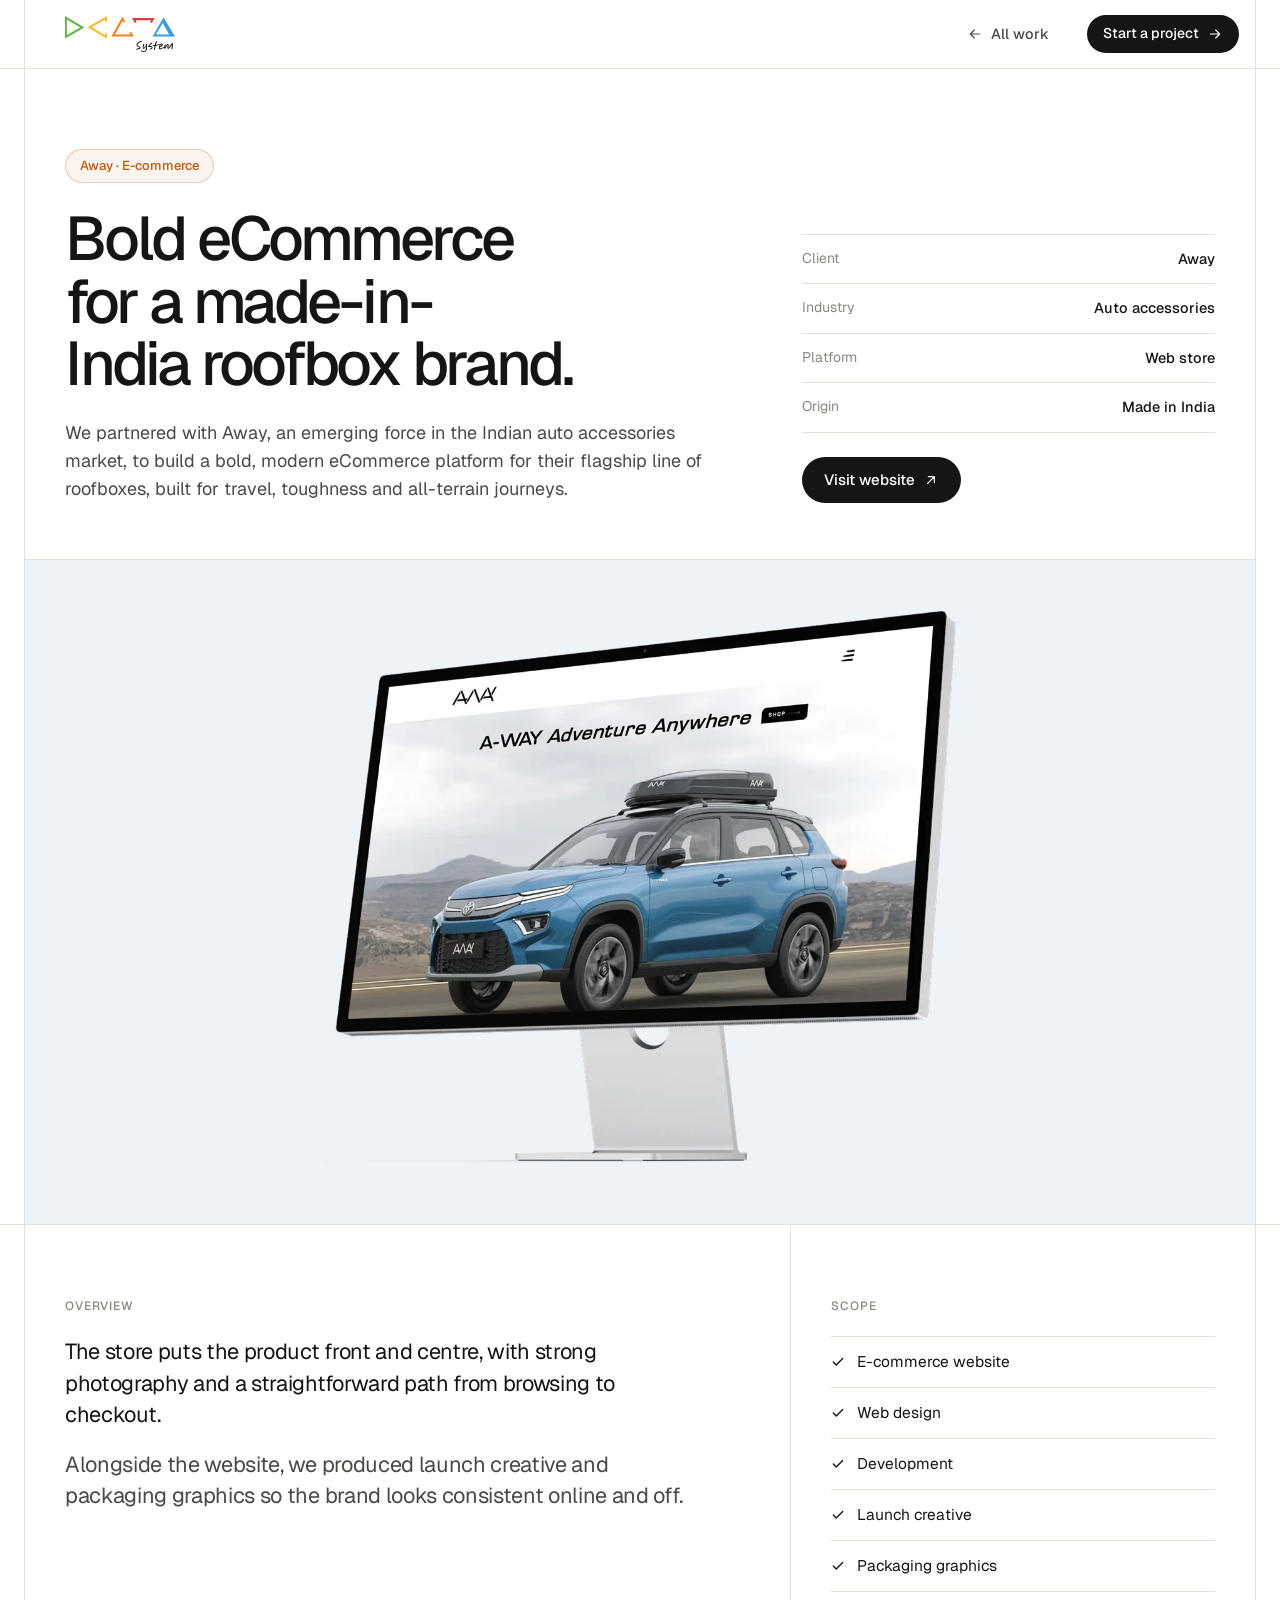
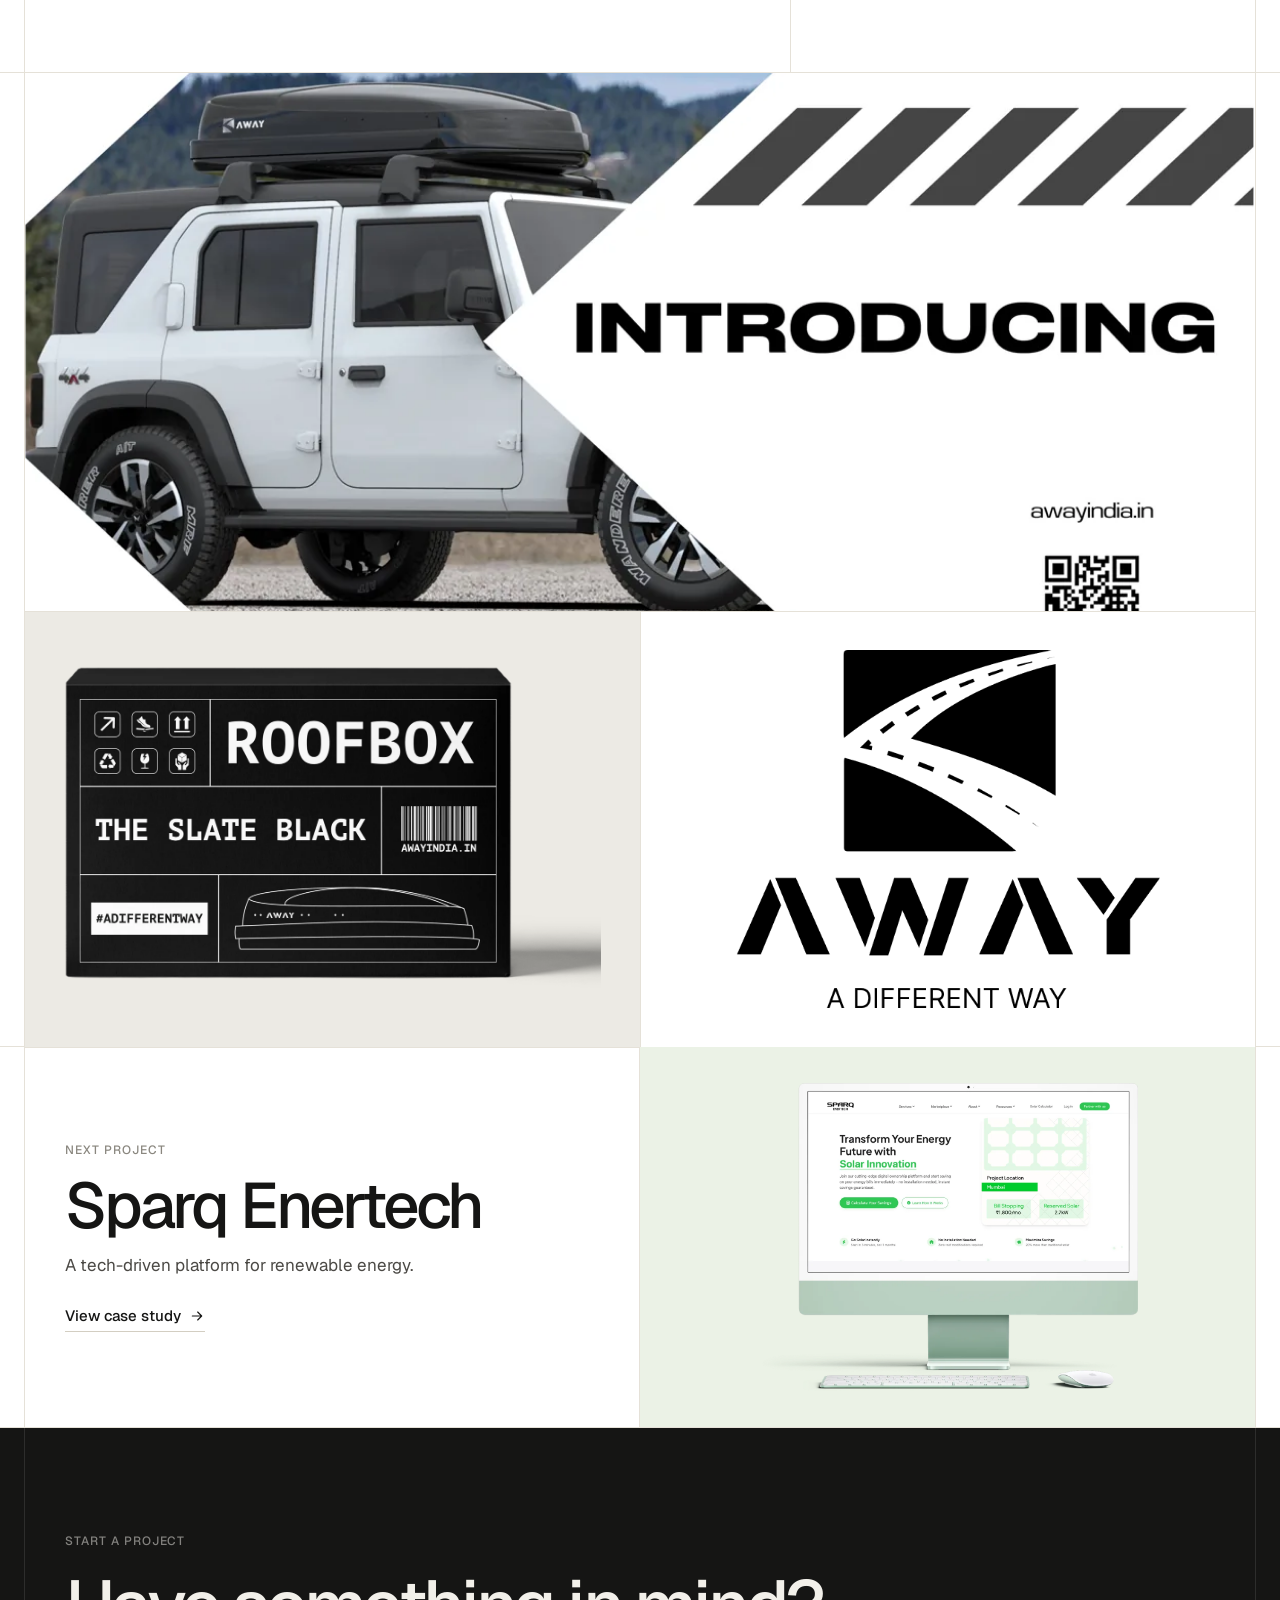
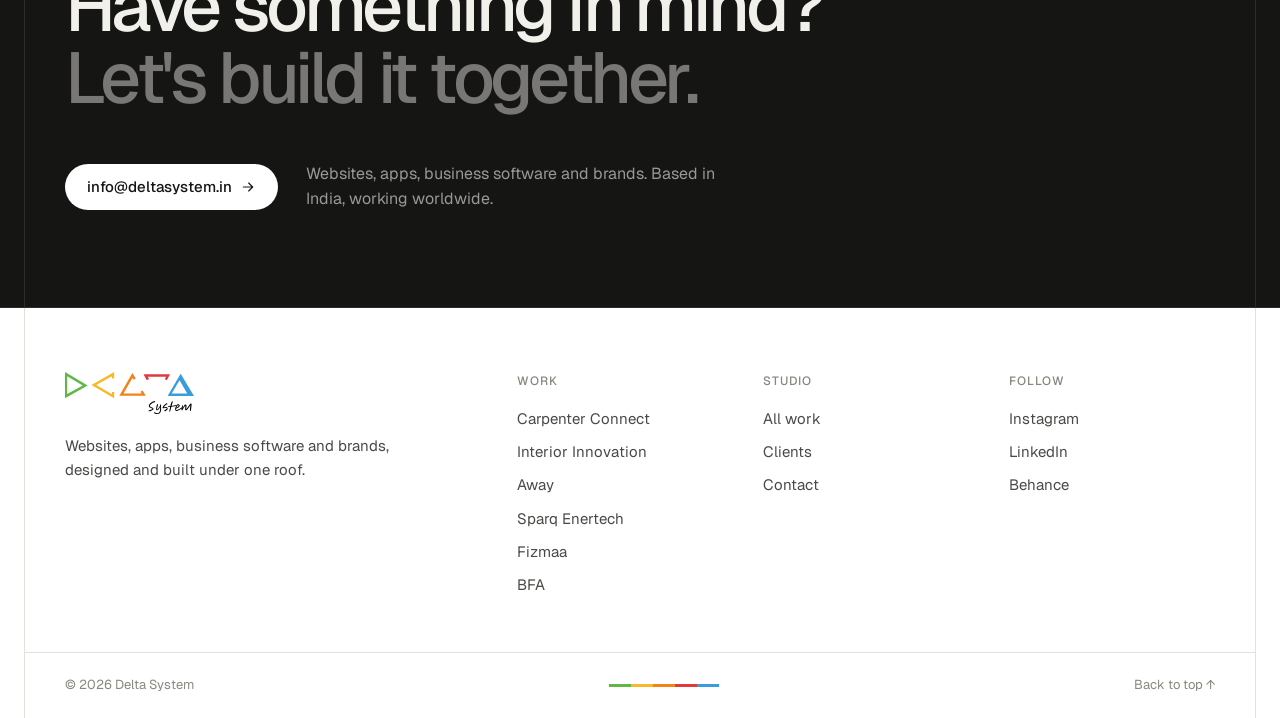
==== work/away/index.html @ cc88de6d "feat: rebuild site as project showcase with case study pages" ====
<!doctype html>
<html lang="en">
<head>
  <meta charset="utf-8">
  <meta name="viewport" content="width=device-width, initial-scale=1">
  <title>Away — Delta System</title>
  <meta name="description" content="We partnered with Away, an emerging force in the Indian auto accessories market, to build a bold, modern eCommerce platform for their flagship line of roofboxes, built for travel, toughness and all-terrain journeys.">
  <meta name="theme-color" content="#FFFFFF">
  <meta property="og:title" content="Away — Delta System">
  <meta property="og:description" content="We partnered with Away, an emerging force in the Indian auto accessories market, to build a bold, modern eCommerce platform for their flagship line of roofboxes, built for travel, toughness and all-terrain journeys.">
  <link rel="icon" type="image/png" sizes="32x32" href="../../assets/img/favicon-32.png">
  <link rel="apple-touch-icon" href="../../assets/img/favicon-192.png">
  <link rel="preconnect" href="https://fonts.googleapis.com">
  <link rel="preconnect" href="https://fonts.gstatic.com" crossorigin>
  <link href="https://fonts.googleapis.com/css2?family=Geist:wght@400;500;600;700&display=swap" rel="stylesheet">
  <link rel="stylesheet" href="../../assets/css/style.css">
  <script>/* clean URL: /page/index.html → /page/ (server .htaccess does the same with a 301) */(function(){var p=location.pathname,c=p.replace(/index\.html$/i,"");if(c!==p){var u=c+location.search+location.hash;if(history.replaceState)history.replaceState(null,"",u);else location.replace(u);}})();</script>
  <script>if(!matchMedia('(prefers-reduced-motion: reduce)').matches)document.documentElement.classList.add('js-anim')</script>
</head>
<body>
<a class="skip" href="#main">Skip to content</a>

<header class="nav" id="nav">
  <div class="frame nav-inner">
    <a href="../../" class="nav-logo" aria-label="Delta System home"><img src="../../assets/img/logo.svg" alt="Delta System" width="120" height="39"></a>
    <a href="../../#work" class="nav-back"><svg class="i" viewBox="0 0 24 24"><path d="M19 12H5M11 18l-6-6 6-6"/></svg> All work</a>
    <a href="mailto:info@deltasystem.in" class="btn btn-ink btn-sm nav-cta">Start a project <svg class="i" viewBox="0 0 24 24"><path d="M5 12h14M13 6l6 6-6 6"/></svg></a>
  </div>
</header>

<main id="main">

<section class="band band-first" id="top">
  <div class="frame">
    <div class="p-head">
      <div class="p-title">
        <p class="eyebrow" style="--accent:#C2570C">Away · E-commerce</p>
        <h1>Bold eCommerce for a made-in-India roofbox brand.</h1>
        <p class="p-intro">We partnered with Away, an emerging force in the Indian auto accessories market, to build a bold, modern eCommerce platform for their flagship line of roofboxes, built for travel, toughness and all-terrain journeys.</p>
      </div>
      <aside class="p-meta">
        <dl><div><dt>Client</dt><dd>Away</dd></div><div><dt>Industry</dt><dd>Auto accessories</dd></div><div><dt>Platform</dt><dd>Web store</dd></div><div><dt>Origin</dt><dd>Made in India</dd></div></dl>
        <div class="p-links"><a href="https://www.awayindia.in/" class="btn btn-ink" target="_blank" rel="noopener">Visit website <svg class="i" viewBox="0 0 24 24"><path d="M7 17L17 7M8 7h9v9"/></svg></a></div>
      </aside>
    </div>
    <figure class="p-hero" style="--tint:#EEF3F8"><img src="../../assets/img/work/away-mac-studio.webp" alt="Away website on a desktop display" width="1008" height="896"></figure>
  </div>
</section>

<section class="band">
  <div class="frame p-overview">
    <div class="p-col">
      <p class="sec-label">Overview</p>
      <div class="p-text"><p>The store puts the product front and centre, with strong photography and a straightforward path from browsing to checkout.</p><p>Alongside the website, we produced launch creative and packaging graphics so the brand looks consistent online and off.</p></div>
    </div>
    <div class="p-col">
      <p class="sec-label">Scope</p>
      <ul class="ticks"><li>E-commerce website</li><li>Web design</li><li>Development</li><li>Launch creative</li><li>Packaging graphics</li></ul>
    </div>
  </div>
</section>

<section class="band">
  <div class="frame">
    <div class="gallery"><figure class="g wide cover" style="--tint:#FFFFFF"><img src="../../assets/img/work/away-frame-53.webp" alt="Away product launch creative" width="1200" height="847" loading="lazy"></figure><figure class="g " style="--tint:#ECEAE4"><img src="../../assets/img/work/away-cardboard-product-box-mockup-s-c0-0-3009-1839.webp" alt="Away roofbox packaging" width="1200" height="733" loading="lazy"></figure><figure class="g " style="--tint:#FFFFFF"><img src="../../assets/img/work/away-group-432.webp" alt="Away logo" width="571" height="483" loading="lazy"></figure></div>
  </div>
</section>

<section class="band">
  <div class="frame">
    <a class="next" href="../sparq-enertech/" style="--tint:#EBF2E6">
      <div class="next-copy">
        <p class="sec-label">Next project</p>
        <h2>Sparq Enertech</h2>
        <p>A tech-driven platform for renewable energy.</p>
        <span class="text-link">View case study <svg class="i" viewBox="0 0 24 24"><path d="M5 12h14M13 6l6 6-6 6"/></svg></span>
      </div>
      <div class="next-media"><img src="../../assets/img/work/sparqenertech-green.webp" alt="Sparq Enertech website on an iMac" width="1200" height="969" loading="lazy"></div>
    </a>
  </div>
</section>

<section class="band band-dark" id="contact">
  <div class="frame cta">
    <p class="sec-label">Start a project</p>
    <h2 class="cta-title">Have something in mind? <span>Let's build it together.</span></h2>
    <div class="cta-row">
      <a href="mailto:info@deltasystem.in" class="btn btn-light">info@deltasystem.in <svg class="i" viewBox="0 0 24 24"><path d="M5 12h14M13 6l6 6-6 6"/></svg></a>
      <p>Websites, apps, business software and brands. Based in India, working worldwide.</p>
    </div>
  </div>
</section>

</main>

<footer class="band footer">
  <div class="frame">
    <div class="foot-grid">
      <div class="foot-brand">
        <img src="../../assets/img/logo.svg" alt="Delta System" width="140" height="46">
        <p>Websites, apps, business software and brands, designed and built under one roof.</p>
      </div>
      <div class="foot-col"><h4>Work</h4><a href="../carpenter-connect/">Carpenter Connect</a><a href="../interior-innovation/">Interior Innovation</a><a href="../away/">Away</a><a href="../sparq-enertech/">Sparq Enertech</a><a href="../fizmaa/">Fizmaa</a><a href="../bfa/">BFA</a></div>
      <div class="foot-col"><h4>Studio</h4><a href="../../#work">All work</a><a href="../../#clients">Clients</a><a href="mailto:info@deltasystem.in">Contact</a></div>
      <div class="foot-col"><h4>Follow</h4><a href="#">Instagram</a><a href="#">LinkedIn</a><a href="#">Behance</a></div>
    </div>
    <div class="foot-bottom">
      <span>© <span class="year">2026</span> Delta System</span>
      <span class="foot-strip" aria-hidden="true"><i class="c-green"></i><i class="c-yellow"></i><i class="c-orange"></i><i class="c-red"></i><i class="c-blue"></i></span>
      <a href="#top">Back to top ↑</a>
    </div>
  </div>
</footer>
<script src="../../assets/js/main.js"></script>
</body>
</html>
---- assets/css/style.css ----
/* ════════════════════════════════════════════════════════════
   DELTA SYSTEM — Showcase
   Warm paper + ink, a framed 1320px layout with hairline rails,
   and the Delta logo colours used only as small accents.
   ════════════════════════════════════════════════════════════ */

:root {
  --paper: #FFFFFF;
  --cream: #FAF9F6;  /* warm paper, used on project cards */
  --paper-2: #F3F1EC;
  --ink: #151514;
  --ink-2: #4B4945;
  --ink-3: #8A877F;
  --line: #E5E1D8;
  --line-2: #D3CEC2;

  --blue: #399DDB;
  --orange: #F5811A;
  --green: #5FB845;
  --yellow: #F8B928;
  --red: #DF3A3E;

  --font: "Geist", ui-sans-serif, system-ui, -apple-system, "Segoe UI", sans-serif;

  --frame: 1320px;
  --gutter: 24px;
  --pad: 40px;
  --ease: cubic-bezier(.2, .7, .2, 1);
}

/* ── Reset ─────────────────────────────────────────────── */
*, *::before, *::after { box-sizing: border-box; margin: 0; padding: 0; }
html { scroll-behavior: smooth; scroll-padding-top: 72px; -webkit-text-size-adjust: 100%; }
body {
  font-family: var(--font);
  font-size: 16px;
  line-height: 1.55;
  color: var(--ink);
  background: var(--paper);
  -webkit-font-smoothing: antialiased;
  -moz-osx-font-smoothing: grayscale;
  overflow-x: hidden;
}
img { display: block; max-width: 100%; height: auto; }
a { color: inherit; text-decoration: none; }
ul { list-style: none; }
button { font: inherit; color: inherit; cursor: pointer; background: none; border: 0; }
::selection { background: rgba(248, 185, 40, .35); }
:focus-visible { outline: 2px solid var(--blue); outline-offset: 3px; border-radius: 6px; }
[hidden] { display: none !important; }

.skip { position: absolute; left: 12px; top: -60px; z-index: 100; background: var(--ink); color: var(--paper); padding: 10px 16px; border-radius: 8px; font-size: 14px; }
.skip:focus { top: 12px; }

.i { width: 18px; height: 18px; fill: none; stroke: currentColor; stroke-width: 1.75; stroke-linecap: round; stroke-linejoin: round; flex-shrink: 0; }

.c-blue { background: var(--blue); }
.c-orange { background: var(--orange); }
.c-green { background: var(--green); }
.c-yellow { background: var(--yellow); }
.c-red { background: var(--red); }

/* ── Frame ─────────────────────────────────────────────── */
.band { position: relative; border-bottom: 1px solid var(--line); }
.frame {
  position: relative;
  width: min(var(--frame), calc(100% - var(--gutter) * 2));
  margin-inline: auto;
  border-inline: 1px solid var(--line);
}

/* ── Buttons & links ───────────────────────────────────── */
.btn {
  display: inline-flex; align-items: center; justify-content: center; gap: 8px;
  height: 46px; padding: 0 22px;
  border-radius: 999px;
  font-size: 15px; font-weight: 500;
  white-space: nowrap;
  transition: background .2s, border-color .2s, color .2s;
}
.btn .i { width: 16px; height: 16px; transition: transform .25s var(--ease); }
.btn:hover .i { transform: translateX(3px); }
.btn-sm { height: 38px; padding: 0 16px; font-size: 14px; }
.btn-ink { background: var(--ink); color: var(--paper); }
.btn-ink:hover { background: #2C2B28; }
.btn-light { background: var(--paper); color: var(--ink); }
.btn-light:hover { background: #fff; }

.text-link { display: inline-flex; align-items: center; gap: 8px; font-weight: 500; font-size: 15px; border-bottom: 1px solid var(--line-2); padding-bottom: 4px; width: fit-content; transition: border-color .2s; }
.text-link .i { width: 16px; height: 16px; transition: transform .25s var(--ease); }

/* ── Shared type ───────────────────────────────────────── */
.eyebrow {
  display: inline-flex; align-items: center; gap: 10px;
  font-size: 13px; font-weight: 500; color: var(--accent, var(--ink-2));
  padding: 6px 14px;
  border: 1px solid color-mix(in srgb, var(--accent, #8A877F) 28%, transparent); border-radius: 999px;
  background: color-mix(in srgb, var(--accent, #8A877F) 7%, #fff);
}
.dots { display: inline-flex; gap: 3px; }
.dots i { width: 6px; height: 6px; border-radius: 1.5px; display: block; }
.dot { width: 8px; height: 8px; border-radius: 2px; display: inline-block; background: var(--dot); flex-shrink: 0; }

.sec-label { font-size: 12px; font-weight: 500; text-transform: uppercase; letter-spacing: .08em; color: var(--ink-3); }
.sec-head { padding: 88px var(--pad) 40px; display: flex; flex-direction: column; gap: 14px; }
.sec-title { font-size: clamp(30px, 3.6vw, 48px); line-height: 1.05; font-weight: 500; letter-spacing: -.045em; }

/* ── Nav ───────────────────────────────────────────────── */
.nav {
  position: sticky; top: 0; z-index: 50;
  background: #fff;
  border-bottom: 1px solid var(--line);
}
.nav-inner { display: flex; align-items: center; gap: 24px; height: 68px; padding: 0 16px 0 var(--pad); }
.nav-logo img { height: 36px; width: auto; }
.nav-links { display: flex; gap: 2px; margin-left: auto; }
.nav-links a, .nav-back {
  font-size: 14.5px; color: var(--ink-2); font-weight: 500;
  padding: 8px 14px; border-radius: 999px;
  transition: color .2s, background .2s;
}
.nav-links a:hover, .nav-back:hover { color: var(--ink); background: rgba(21, 21, 20, .045); }
.nav-back { display: inline-flex; align-items: center; gap: 8px; margin-left: auto; }
.nav-back .i { width: 16px; height: 16px; }

/* ── Index: intro ──────────────────────────────────────── */
.intro { padding: 88px var(--pad) 48px; }
.display {
  margin-top: 28px;
  font-size: clamp(56px, 10.5vw, 156px);
  line-height: .92;
  font-weight: 500;
  letter-spacing: -.06em;
}
.display sup { font-size: .2em; letter-spacing: -.02em; vertical-align: top; position: relative; top: .5em; margin-left: .12em; color: var(--ink-3); font-weight: 400; }
.intro-foot { display: flex; justify-content: space-between; align-items: flex-end; gap: 32px; flex-wrap: wrap; margin-top: 48px; }
.intro-sub { font-size: 18px; color: var(--ink-2); max-width: 44ch; }
.filters { display: flex; flex-wrap: wrap; gap: 6px; }
.filter {
  display: inline-flex; align-items: center; gap: 6px;
  height: 38px; padding: 0 16px;
  border: 1px solid var(--line-2); border-radius: 999px;
  font-size: 14px; font-weight: 500; color: var(--ink-2);
  transition: background .2s, color .2s, border-color .2s;
}
.filter sup { font-size: 11px; color: var(--ink-3); top: -.3em; position: relative; }
.filter:hover { border-color: var(--ink); color: var(--ink); }
.filter.is-active { background: var(--ink); border-color: var(--ink); color: var(--paper); }
.filter.is-active sup { color: rgba(250, 249, 246, .6); }

/* ── Index: featured project ───────────────────────────── */
.feature { display: grid; grid-template-columns: 1.35fr 1fr; border-bottom: 1px solid var(--line); }
.feature-media { background: var(--tint); height: clamp(440px, 46vw, 660px); overflow: hidden; border-right: 1px solid var(--line); }
.feature-media img { width: 100%; height: 100%; object-fit: contain; padding: 48px; transition: transform .9s var(--ease); }
.feature:hover .feature-media img { transform: scale(1.03); }
.feature-body { padding: 40px var(--pad) 44px; display: flex; flex-direction: column; gap: 14px; transition: background .3s; }
.feature:hover .feature-body { background: #fff; }
.feature-top { display: flex; justify-content: flex-end; align-items: center; margin-bottom: auto; padding-bottom: 32px; }
.badge { font-size: 12px; font-weight: 500; padding: 4px 10px; border-radius: 999px; background: var(--ink); color: var(--paper); }
.feature h2 { font-size: clamp(36px, 4vw, 56px); line-height: 1; font-weight: 500; letter-spacing: -.05em; }
.feature-line { font-size: 20px; line-height: 1.35; letter-spacing: -.015em; }
.feature-desc { color: var(--ink-2); }
.feature-facts { display: grid; grid-template-columns: repeat(3, 1fr); gap: 16px; padding: 18px 0 8px; margin-top: 8px; border-top: 1px dashed var(--line-2); }
.feature-facts dt { font-size: 12px; color: var(--ink-3); }
.feature-facts dd { font-size: 14px; font-weight: 500; margin-top: 2px; }
.feature .btn { align-self: flex-start; margin-top: 12px; }

/* ── Index: project grid ───────────────────────────────── */
.grid { display: grid; grid-template-columns: repeat(2, 1fr); gap: 1px; }
.proj { display: flex; flex-direction: column; background: var(--cream); box-shadow: 1px 0 0 var(--line), 0 1px 0 var(--line); transition: background .3s; }
.proj:hover { background: #fff; }
.proj-media { background: var(--tint); aspect-ratio: 4 / 3; overflow: hidden; border-bottom: 1px solid var(--line); }
.proj-media img { width: 100%; height: 100%; object-fit: contain; padding: 40px; transition: transform .9s var(--ease); }
.proj:hover .proj-media img { transform: scale(1.04); }
.proj-body { padding: 24px var(--pad) 32px; display: flex; flex-direction: column; gap: 10px; }
.proj-top { display: flex; align-items: center; gap: 14px; }
.proj h3 { font-size: 26px; font-weight: 500; letter-spacing: -.04em; }
.proj-go {
  margin-left: auto; width: 38px; height: 38px; border-radius: 50%;
  display: grid; place-items: center;
  border: 1px solid var(--line-2);
  transition: background .25s, border-color .25s, color .25s;
}
.proj-go .i { width: 16px; height: 16px; transition: transform .3s var(--ease); }
.proj:hover .proj-go { background: var(--ink); border-color: var(--ink); color: var(--paper); }
.proj:hover .proj-go .i { transform: rotate(45deg); }
.proj-line { font-size: 17px; color: var(--ink); max-width: 40ch; }
.proj-meta { display: flex; align-items: center; flex-wrap: wrap; gap: 8px; font-size: 13.5px; color: var(--ink-2); }
.proj-meta .sep { color: var(--line-2); }
/* odd last card stretches across both columns (set by main.js) */
.proj.is-wide { grid-column: span 2; flex-direction: row; }
.proj.is-wide .proj-media { flex: 1.35; aspect-ratio: auto; height: clamp(380px, 40vw, 560px); border-bottom: 0; border-right: 1px solid var(--line); }
.proj.is-wide .proj-body { flex: 1; justify-content: flex-end; padding-bottom: 40px; }
.empty { padding: 64px var(--pad); text-align: center; color: var(--ink-3); }

/* ── Index: client logos ───────────────────────────────── */
#clients { background: #fff; }
.clients { display: grid; grid-template-columns: minmax(0, 1fr) minmax(0, 2fr); }
.clients-head { padding: 72px var(--pad); border-right: 1px solid var(--line); display: flex; flex-direction: column; gap: 18px; }
.clients-head .sec-title { font-size: clamp(30px, 3vw, 42px); max-width: 16ch; }
.clients-head > * { position: relative; }
@media (min-width: 1081px) {
  .clients-head { position: sticky; top: 68px; align-self: start; border-right: 0; }
  .client-grid { border-left: 1px solid var(--line); }
}
.clients-sub { color: var(--ink-2); max-width: 36ch; }
.clients-head .text-link { margin-top: 10px; }
.clients-head .text-link:hover { border-color: var(--ink); }
.clients-head .text-link:hover .i { transform: translateX(3px); }
.client-grid { display: grid; grid-template-columns: repeat(4, 1fr); gap: 1px; margin-bottom: -1px; }
.client {
  display: flex; flex-direction: column; justify-content: space-between;
  background: #fff;
  box-shadow: 1px 0 0 var(--line), 0 1px 0 var(--line);
  padding: 20px 20px 16px;
  min-height: 180px;
}
.client-logo { flex: 1; display: grid; place-items: center; padding: 8px 0 16px; }
.client-logo img { max-height: 64px; max-width: 72%; width: auto; height: auto; object-fit: contain; }
.client.is-wide .client-logo img { max-height: 40px; max-width: 84%; }
.client-name { font-size: 12.5px; color: var(--ink-3); padding-top: 12px; border-top: 1px solid #F1EEE8; }

/* ── CTA (dark) ────────────────────────────────────────── */
.band-dark { background: var(--ink); color: #F2F0EA; border-bottom-color: rgba(255, 255, 255, .1); }
.band-dark .frame { border-color: rgba(255, 255, 255, .1); }
.band-dark .sec-label { color: rgba(242, 240, 234, .5); }
.cta { padding: 104px var(--pad) 96px; }
.cta-title { margin-top: 20px; font-size: clamp(36px, 5.6vw, 80px); line-height: 1; font-weight: 500; letter-spacing: -.05em; max-width: 16ch; }
.cta-title span { color: rgba(242, 240, 234, .45); }
.cta-row { display: flex; align-items: center; gap: 28px; flex-wrap: wrap; margin-top: 48px; }
.cta-row p { color: rgba(242, 240, 234, .6); max-width: 40ch; }

/* ── Footer ────────────────────────────────────────────── */
.footer { border-bottom: 0; }
.foot-grid { display: grid; grid-template-columns: 2fr 1fr 1fr 1fr; gap: 40px; padding: 64px var(--pad) 56px; }
.foot-brand img { height: 42px; width: auto; margin-bottom: 20px; }
.foot-brand p { color: var(--ink-2); font-size: 15px; max-width: 34ch; }
.foot-col { display: flex; flex-direction: column; gap: 10px; }
.foot-col h4 { font-size: 12px; font-weight: 500; text-transform: uppercase; letter-spacing: .08em; color: var(--ink-3); margin-bottom: 6px; }
.foot-col a { font-size: 15px; color: var(--ink-2); width: fit-content; transition: color .2s; }
.foot-col a:hover { color: var(--ink); }
.foot-bottom { display: flex; justify-content: space-between; align-items: center; gap: 16px; flex-wrap: wrap; padding: 22px var(--pad); border-top: 1px solid var(--line); font-size: 13px; color: var(--ink-3); }
.foot-bottom a:hover { color: var(--ink); }
.foot-strip { display: flex; }
.foot-strip i { width: 22px; height: 3px; display: block; }

/* ── Project page: header ──────────────────────────────── */
.p-head { display: grid; grid-template-columns: 1.65fr 1fr; gap: 56px; padding: 80px var(--pad) 56px; align-items: end; }
.p-title h1 { margin-top: 24px; font-size: clamp(36px, 4.8vw, 68px); line-height: 1.02; font-weight: 500; letter-spacing: -.05em; text-wrap: balance; }
.p-intro { margin-top: 24px; font-size: 18px; color: var(--ink-2); max-width: 56ch; }
.p-meta dl > div { display: flex; justify-content: space-between; gap: 16px; padding: 13px 0; border-bottom: 1px solid var(--line); }
.p-meta dl > div:first-child { border-top: 1px solid var(--line); }
.p-meta dt { font-size: 14px; color: var(--ink-3); }
.p-meta dd { font-size: 14.5px; font-weight: 500; text-align: right; }
.p-links { display: flex; flex-wrap: wrap; gap: 8px; margin-top: 24px; }
.p-hero { background: var(--tint); height: clamp(380px, 52vw, 720px); border-top: 1px solid var(--line); overflow: hidden; }
.p-hero img { width: 100%; height: 100%; object-fit: contain; padding: clamp(24px, 4vw, 64px); }

/* ── Project page: overview ────────────────────────────── */
.p-overview { display: grid; grid-template-columns: 1.65fr 1fr; }
.p-col { padding: 72px var(--pad) 80px; }
.p-col:first-child { border-right: 1px solid var(--line); }
.p-text { margin-top: 20px; display: flex; flex-direction: column; gap: 18px; }
.p-text p { font-size: clamp(19px, 1.7vw, 23px); line-height: 1.45; letter-spacing: -.015em; max-width: 46ch; }
.p-text p + p { color: var(--ink-2); }
.ticks { margin-top: 20px; display: flex; flex-direction: column; }
.ticks li { display: flex; align-items: center; gap: 12px; padding: 13px 0; border-bottom: 1px solid var(--line); font-size: 15.5px; }
.ticks li:first-child { border-top: 1px solid var(--line); }
.ticks li::before {
  content: ""; width: 14px; height: 14px; flex-shrink: 0; background: var(--ink);
  -webkit-mask: url("data:image/svg+xml,%3Csvg xmlns='http://www.w3.org/2000/svg' viewBox='0 0 24 24' fill='none' stroke='%23000' stroke-width='2.4' stroke-linecap='round' stroke-linejoin='round'%3E%3Cpath d='M20 6 9 17l-5-5'/%3E%3C/svg%3E") center / contain no-repeat;
          mask: url("data:image/svg+xml,%3Csvg xmlns='http://www.w3.org/2000/svg' viewBox='0 0 24 24' fill='none' stroke='%23000' stroke-width='2.4' stroke-linecap='round' stroke-linejoin='round'%3E%3Cpath d='M20 6 9 17l-5-5'/%3E%3C/svg%3E") center / contain no-repeat;
}

/* ── Project page: gallery ─────────────────────────────── */
.gallery { display: grid; grid-template-columns: repeat(2, 1fr); gap: 1px; margin-bottom: -1px; }
.g { background: var(--tint); height: clamp(300px, 34vw, 480px); overflow: hidden; box-shadow: 1px 0 0 var(--line), 0 1px 0 var(--line); }
.g img { width: 100%; height: 100%; object-fit: contain; padding: clamp(20px, 3vw, 44px); }
.g.wide { grid-column: span 2; height: clamp(320px, 42vw, 600px); }
.g.tall { grid-row: span 2; height: auto; position: relative; }
.g.tall img { position: absolute; inset: 0; }
.g.cover img { object-fit: cover; padding: 0; }
.g.logo img { padding: clamp(40px, 6vw, 96px); }
.g.wide.logo img { padding: clamp(56px, 9vw, 140px) clamp(48px, 16vw, 280px); }

/* ── Project page: next ────────────────────────────────── */
.next { display: grid; grid-template-columns: 1fr 1fr; }
.next-copy { padding: 64px var(--pad); display: flex; flex-direction: column; gap: 14px; justify-content: center; border-right: 1px solid var(--line); transition: background .3s; }
.next:hover .next-copy { background: #fff; }
.next h2 { font-size: clamp(40px, 5vw, 72px); line-height: 1; font-weight: 500; letter-spacing: -.05em; }
.next-copy > p:not(.sec-label) { color: var(--ink-2); font-size: 17px; max-width: 36ch; }
.next .text-link { margin-top: 12px; }
.next:hover .text-link { border-color: var(--ink); }
.next:hover .text-link .i { transform: translateX(3px); }
.next-media { background: var(--tint); height: 380px; overflow: hidden; }
.next-media img { width: 100%; height: 100%; object-fit: contain; padding: 36px; transition: transform .9s var(--ease); }
.next:hover .next-media img { transform: scale(1.04); }

/* ── Load-in (first paint only, top of page) ───────────── */
.js-anim .intro > *,
.js-anim .feature,
.js-anim .p-head > *,
.js-anim .p-hero { animation: rise .9s var(--ease) both; }
.js-anim .intro > :nth-child(2) { animation-delay: .08s; }
.js-anim .intro > :nth-child(3) { animation-delay: .18s; }
.js-anim .feature { animation-delay: .28s; }
.js-anim .p-head > :nth-child(2) { animation-delay: .12s; }
.js-anim .p-hero { animation-delay: .22s; }
@keyframes rise { from { opacity: 0; transform: translateY(16px); } to { opacity: 1; transform: none; } }

/* ── 404 page ──────────────────────────────────────────── */
.btn-line { border: 1px solid var(--line-2); color: var(--ink); }
.btn-line:hover { border-color: var(--ink); }
.nf { display: grid; grid-template-columns: 1fr 1fr; gap: 48px; align-items: center; padding: 96px var(--pad) 88px; }
.nf-title { margin-top: 24px; font-size: clamp(40px, 5.4vw, 76px); line-height: 1; font-weight: 500; letter-spacing: -.05em; max-width: 12ch; }
.nf-sub { margin-top: 24px; font-size: 18px; color: var(--ink-2); max-width: 44ch; }
.nf-cta { display: flex; flex-wrap: wrap; gap: 10px; margin-top: 36px; }
.nf-code { display: flex; align-items: center; justify-content: center; gap: .04em; font-size: clamp(120px, 17vw, 260px); font-weight: 500; letter-spacing: -.06em; line-height: 1; color: var(--ink); user-select: none; }
.nf-tri { width: .78em; height: auto; margin: 0 .02em; transform: translateY(.04em); }
.nf-links { display: grid; grid-template-columns: repeat(3, 1fr); gap: 1px; border-top: 1px solid var(--line); margin-bottom: -1px; }
.nf-links a { display: flex; align-items: center; justify-content: space-between; gap: 16px; padding: 24px var(--pad); background: var(--cream); box-shadow: 1px 0 0 var(--line), 0 1px 0 var(--line); transition: background .25s; }
.nf-links a:hover { background: #fff; }
.nf-links span { display: flex; flex-direction: column; gap: 2px; }
.nf-links b { font-size: 18px; font-weight: 500; letter-spacing: -.02em; }
.nf-links small { font-size: 13.5px; color: var(--ink-3); }
.nf-links .i { width: 18px; height: 18px; color: var(--ink-3); transition: transform .3s var(--ease), color .25s; }
.nf-links a:hover .i { transform: translate(2px, -2px); color: var(--ink); }
.js-anim .nf > * { animation: rise .9s var(--ease) both; }
.js-anim .nf > :nth-child(2) { animation-delay: .12s; }

/* ── Responsive ────────────────────────────────────────── */
@media (max-width: 1080px) {
  :root { --pad: 32px; }
  .feature { grid-template-columns: 1fr; }
  .feature-media { border-right: 0; border-bottom: 1px solid var(--line); height: clamp(360px, 60vw, 560px); }
  .feature-top { padding-bottom: 8px; }
  .clients { grid-template-columns: 1fr; }
  .clients-head { border-right: 0; border-bottom: 1px solid var(--line); padding: 64px var(--pad) 48px; }
  .clients-head .sec-title { max-width: 18ch; }
  .p-head, .p-overview, .nf { grid-template-columns: 1fr; gap: 40px; }
  .nf-code { justify-content: flex-start; order: -1; }
  .nf-links { grid-template-columns: repeat(2, 1fr); }
  .p-overview { gap: 0; }
  .p-col:first-child { border-right: 0; border-bottom: 1px solid var(--line); }
  .foot-grid { grid-template-columns: repeat(3, 1fr); }
  .foot-brand { grid-column: 1 / -1; }
}

@media (max-width: 760px) {
  :root { --gutter: 14px; --pad: 22px; }
  .nav-inner { height: 62px; gap: 12px; padding: 0 10px 0 18px; }
  .nav-logo img { height: 30px; }
  .nav-links { display: none; }
  .nav-cta { margin-left: auto; }
  .nav-back + .nav-cta { margin-left: 0; }
  .nav-back { padding: 8px 10px; }
  .intro { padding: 64px var(--pad) 40px; }
  .intro-foot { margin-top: 32px; }
  .grid, .gallery, .next { grid-template-columns: 1fr; }
  .g, .g.wide { grid-column: auto; height: 300px; }
  .g.tall { grid-row: auto; height: 560px; }
  .g.wide.logo img, .g.logo img { padding: 56px; }
  .proj.is-wide { grid-column: auto; flex-direction: column; }
  .proj.is-wide .proj-media { flex: none; aspect-ratio: 4 / 3; height: auto; border-right: 0; border-bottom: 1px solid var(--line); }
  .feature-facts { grid-template-columns: 1fr 1fr; }
  .next-copy { border-right: 0; border-bottom: 1px solid var(--line); padding: 48px var(--pad); }
  .next-media { height: 280px; }
  .p-head { padding: 56px var(--pad) 40px; }
  .p-col { padding: 48px var(--pad) 56px; }
  .sec-head { padding: 64px var(--pad) 32px; }
  .cta { padding: 72px var(--pad); }
  .foot-grid { grid-template-columns: 1fr 1fr; }
}

@media (max-width: 480px) {
  .nf-links { grid-template-columns: 1fr; }
  .nf { padding: 64px var(--pad) 56px; }
  .nav-cta { padding: 0 14px; }
  .nav-cta .i { display: none; }
  .nav-back { font-size: 0; gap: 0; }
  .nav-back .i { width: 20px; height: 20px; }
  .display { font-size: clamp(48px, 15vw, 64px); }
  .intro-sub, .p-intro { font-size: 16.5px; }
  .proj-media img, .feature-media img { padding: 22px; }
  .proj h3 { font-size: 22px; }
  .client-grid { grid-template-columns: repeat(2, 1fr); }
  .client { min-height: 150px; }
  .foot-bottom { justify-content: center; text-align: center; }
}

@media (prefers-reduced-motion: reduce) {
  html { scroll-behavior: auto; }
  *, *::before, *::after { transition-duration: .01ms !important; animation-duration: .01ms !important; }
}
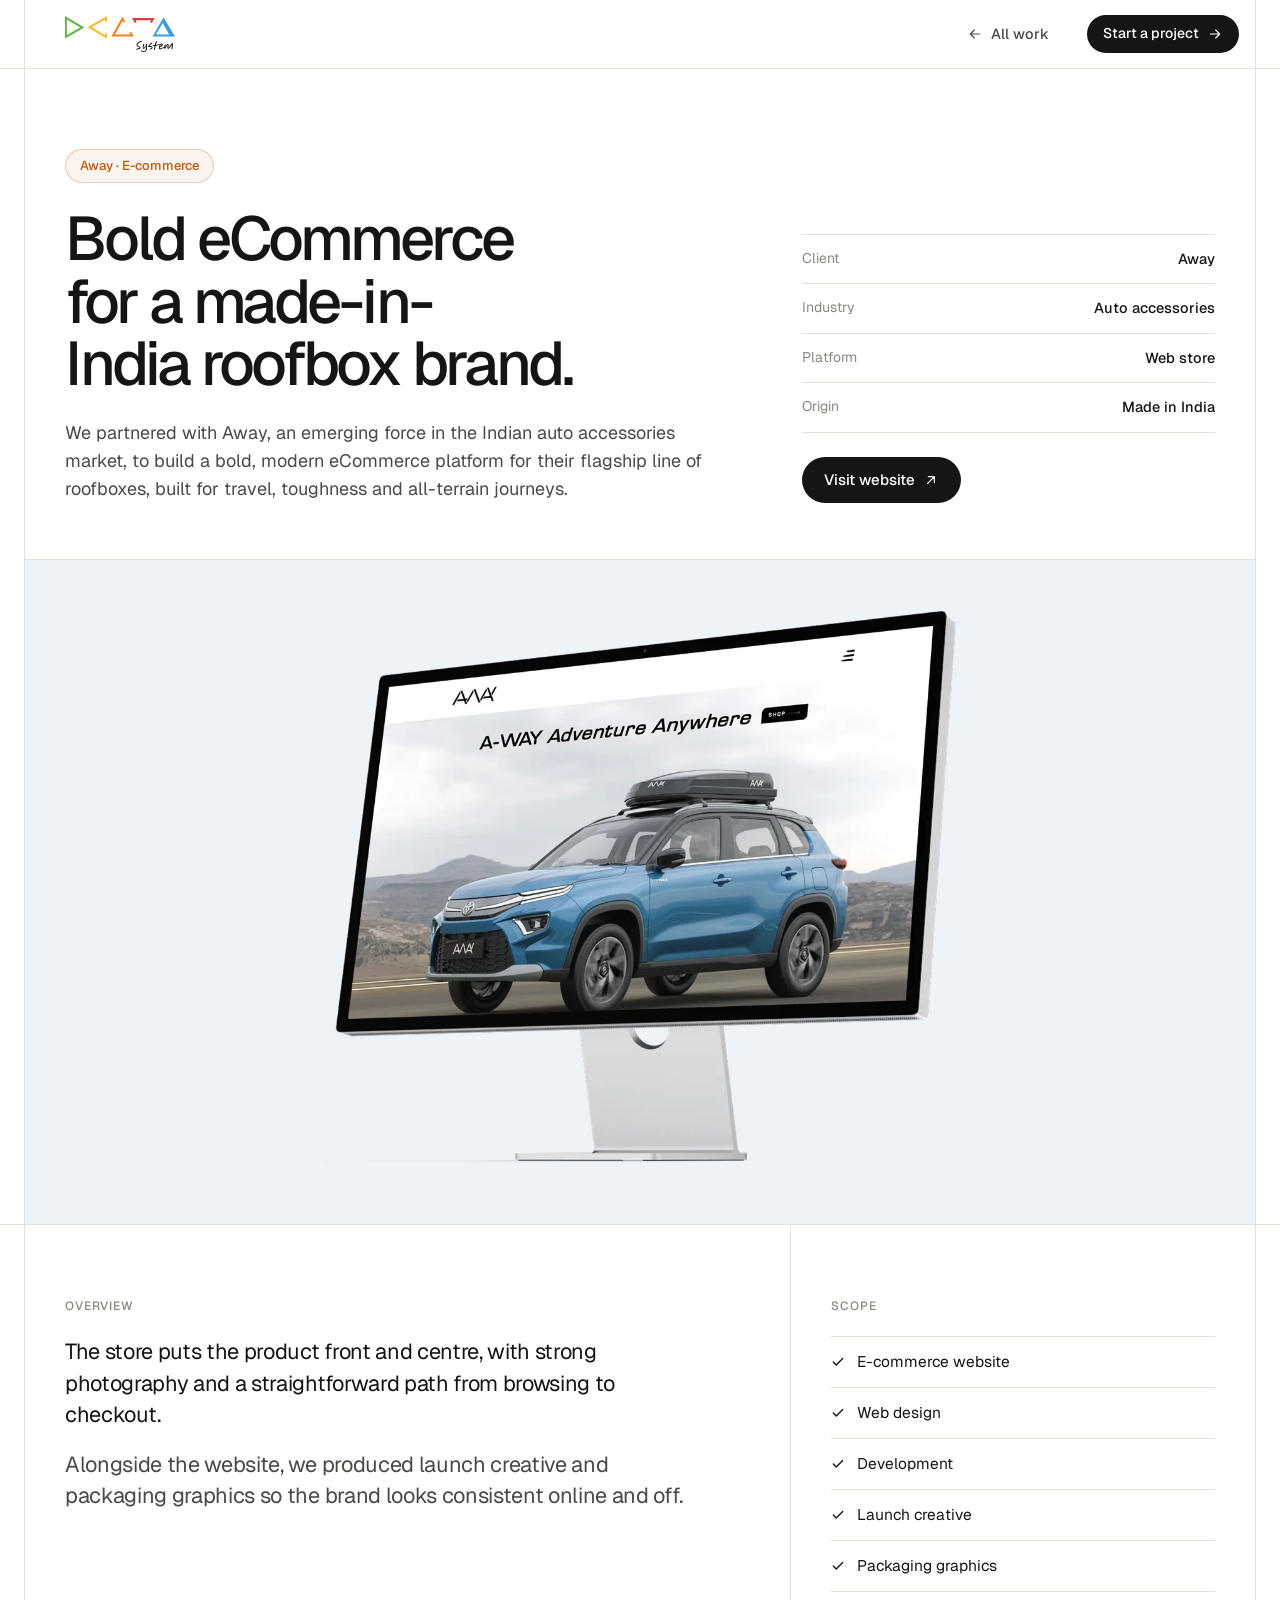
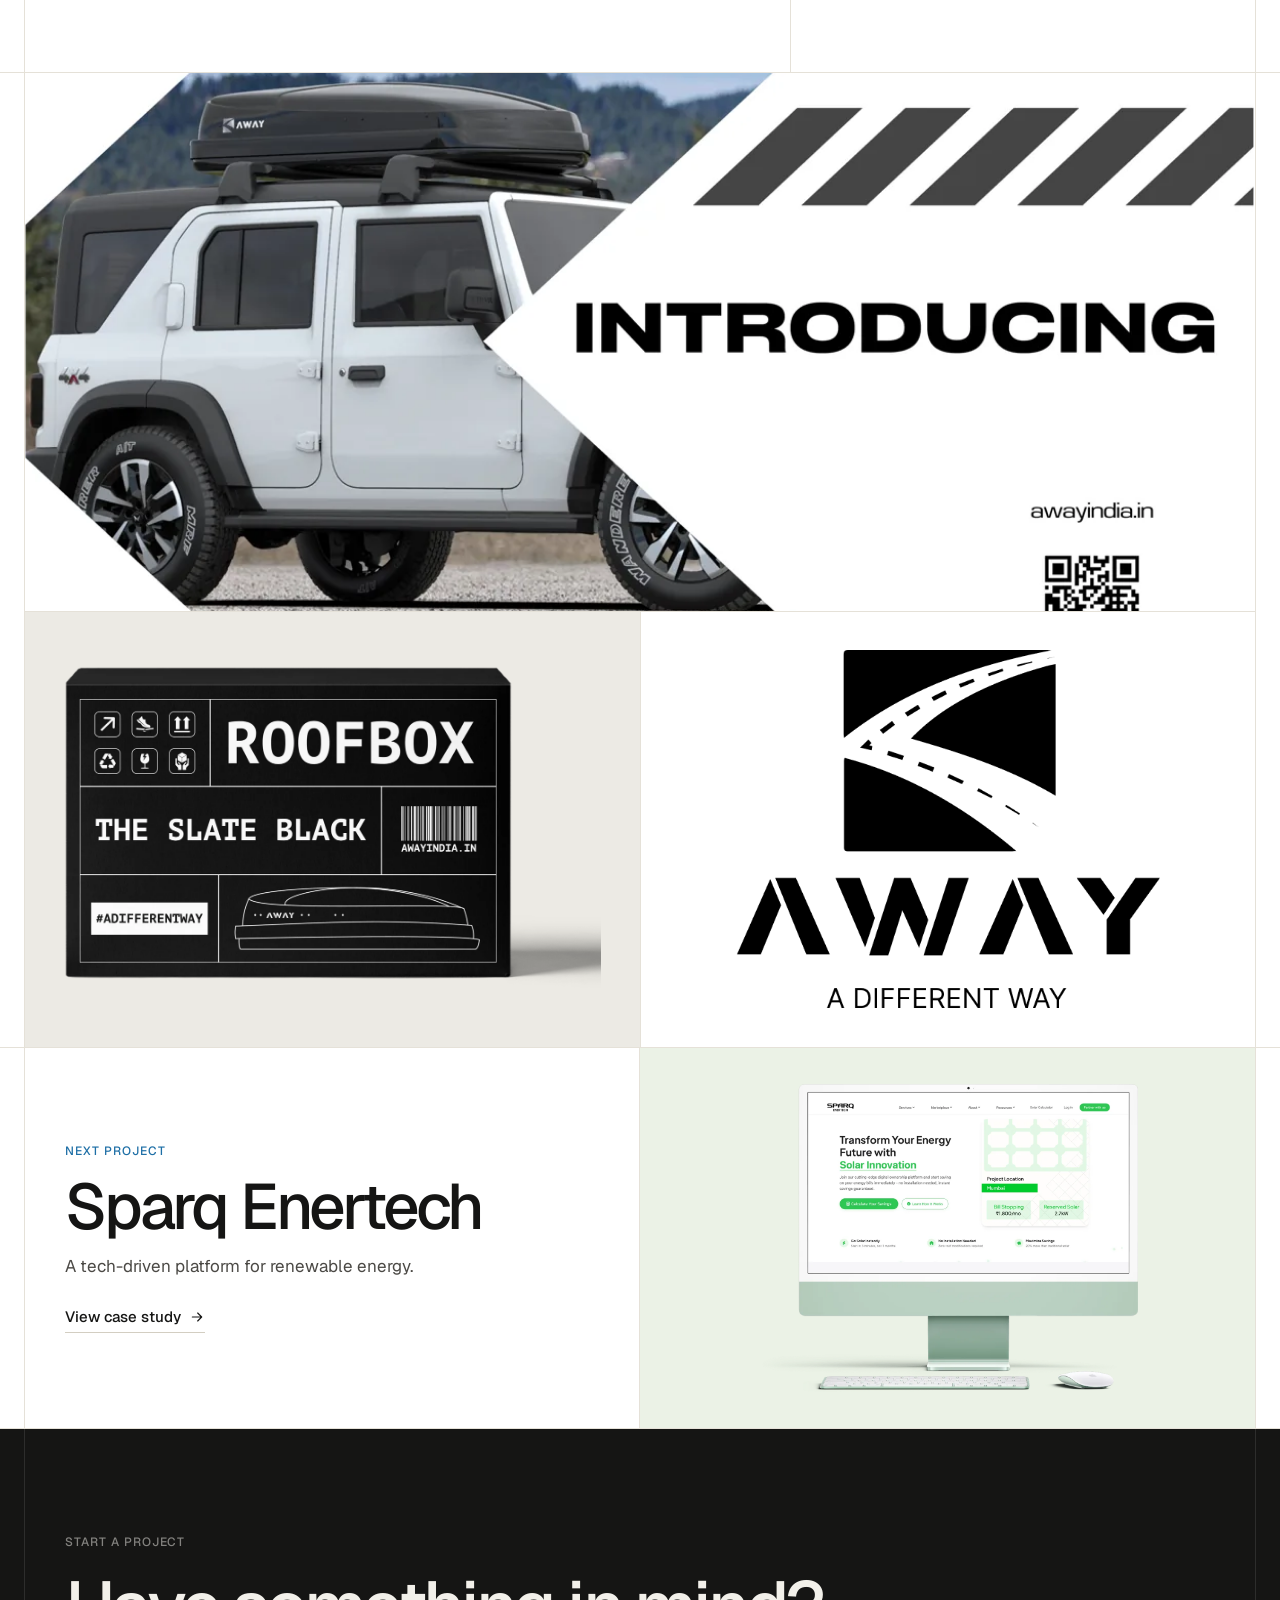
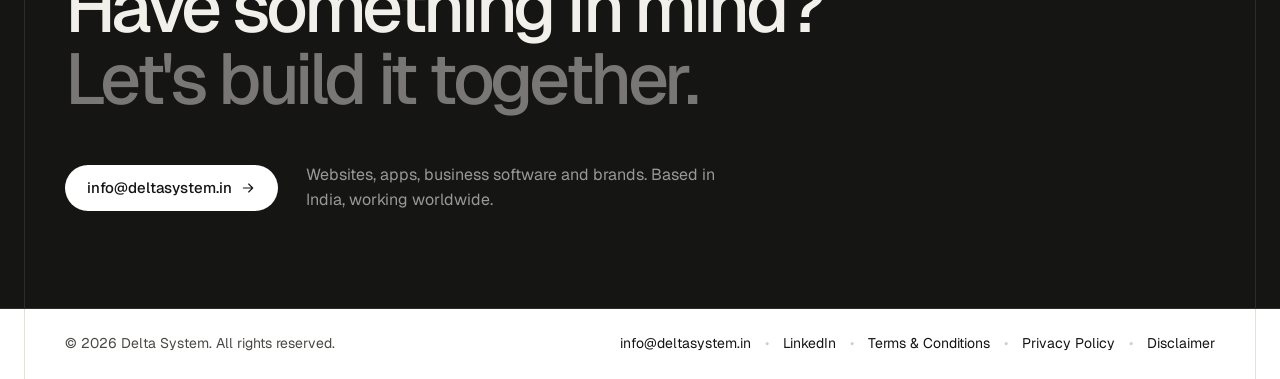
==== commit dd9e0de4: "feat(footer): single-strip footer with legal links, LinkedIn and auto year" ====
--- a/work/away/index.html
+++ b/work/away/index.html
@@ -94,21 +94,15 @@
 </main>
 
 <footer class="band footer">
-  <div class="frame">
-    <div class="foot-grid">
-      <div class="foot-brand">
-        <img src="../../assets/img/logo.svg" alt="Delta System" width="140" height="46">
-        <p>Websites, apps, business software and brands, designed and built under one roof.</p>
-      </div>
-      <div class="foot-col"><h4>Work</h4><a href="../carpenter-connect/">Carpenter Connect</a><a href="../interior-innovation/">Interior Innovation</a><a href="../away/">Away</a><a href="../sparq-enertech/">Sparq Enertech</a><a href="../fizmaa/">Fizmaa</a><a href="../bfa/">BFA</a></div>
-      <div class="foot-col"><h4>Studio</h4><a href="../../#work">All work</a><a href="../../#clients">Clients</a><a href="mailto:info@deltasystem.in">Contact</a></div>
-      <div class="foot-col"><h4>Follow</h4><a href="#">Instagram</a><a href="#">LinkedIn</a><a href="#">Behance</a></div>
-    </div>
-    <div class="foot-bottom">
-      <span>© <span class="year">2026</span> Delta System</span>
-      <span class="foot-strip" aria-hidden="true"><i class="c-green"></i><i class="c-yellow"></i><i class="c-orange"></i><i class="c-red"></i><i class="c-blue"></i></span>
-      <a href="#top">Back to top ↑</a>
-    </div>
+  <div class="frame foot-bar">
+    <p class="foot-copy">&copy; <span class="year"></span> Delta System. All rights reserved.</p>
+    <nav class="foot-links" aria-label="Footer">
+      <a href="mailto:info@deltasystem.in">info@deltasystem.in</a>
+      <a href="https://www.linkedin.com/company/systemdelta/" target="_blank" rel="noopener">LinkedIn</a>
+      <a href="https://www.deltasystem.in/termsandconditions/">Terms &amp; Conditions</a>
+      <a href="https://www.deltasystem.in/privacypolicy/">Privacy Policy</a>
+      <a href="https://www.deltasystem.in/disclaimer/">Disclaimer</a>
+    </nav>
   </div>
 </footer>
 <script src="../../assets/js/main.js"></script>
--- a/assets/css/style.css
+++ b/assets/css/style.css
@@ -207,17 +207,17 @@
 .clients-head .text-link { margin-top: 10px; }
 .clients-head .text-link:hover { border-color: var(--ink); }
 .clients-head .text-link:hover .i { transform: translateX(3px); }
-.client-grid { display: grid; grid-template-columns: repeat(4, 1fr); gap: 1px; margin-bottom: -1px; }
+.client-grid { display: grid; grid-template-columns: repeat(3, 1fr); gap: 1px; }
 .client {
   display: flex; flex-direction: column; justify-content: space-between;
   background: #fff;
   box-shadow: 1px 0 0 var(--line), 0 1px 0 var(--line);
-  padding: 20px 20px 16px;
-  min-height: 180px;
-}
-.client-logo { flex: 1; display: grid; place-items: center; padding: 8px 0 16px; }
-.client-logo img { max-height: 64px; max-width: 72%; width: auto; height: auto; object-fit: contain; }
-.client.is-wide .client-logo img { max-height: 40px; max-width: 84%; }
+  padding: 24px 24px 18px;
+  min-height: 240px;
+}
+.client-logo { flex: 1; display: grid; place-items: center; padding: 12px 0 20px; }
+.client-logo img { max-height: 96px; max-width: 70%; width: auto; height: auto; object-fit: contain; }
+.client.is-wide .client-logo img { max-height: 60px; max-width: 82%; }
 .client-name { font-size: 12.5px; color: var(--ink-3); padding-top: 12px; border-top: 1px solid #F1EEE8; }
 
 /* ── CTA (dark) ────────────────────────────────────────── */
@@ -230,19 +230,13 @@
 .cta-row { display: flex; align-items: center; gap: 28px; flex-wrap: wrap; margin-top: 48px; }
 .cta-row p { color: rgba(242, 240, 234, .6); max-width: 40ch; }
 
-/* ── Footer ────────────────────────────────────────────── */
+/* ── Footer (single strip) ───────────────────────────── */
 .footer { border-bottom: 0; }
-.foot-grid { display: grid; grid-template-columns: 2fr 1fr 1fr 1fr; gap: 40px; padding: 64px var(--pad) 56px; }
-.foot-brand img { height: 42px; width: auto; margin-bottom: 20px; }
-.foot-brand p { color: var(--ink-2); font-size: 15px; max-width: 34ch; }
-.foot-col { display: flex; flex-direction: column; gap: 10px; }
-.foot-col h4 { font-size: 12px; font-weight: 500; text-transform: uppercase; letter-spacing: .08em; color: var(--ink-3); margin-bottom: 6px; }
-.foot-col a { font-size: 15px; color: var(--ink-2); width: fit-content; transition: color .2s; }
-.foot-col a:hover { color: var(--ink); }
-.foot-bottom { display: flex; justify-content: space-between; align-items: center; gap: 16px; flex-wrap: wrap; padding: 22px var(--pad); border-top: 1px solid var(--line); font-size: 13px; color: var(--ink-3); }
-.foot-bottom a:hover { color: var(--ink); }
-.foot-strip { display: flex; }
-.foot-strip i { width: 22px; height: 3px; display: block; }
+.foot-bar { display: flex; justify-content: space-between; align-items: center; flex-wrap: wrap; gap: 14px 32px; padding: 24px var(--pad); font-size: 14px; color: var(--ink-2); }
+.foot-links { display: flex; flex-wrap: wrap; align-items: center; row-gap: 8px; }
+.foot-links a { color: var(--ink); transition: color .2s; }
+.foot-links a:hover { color: var(--ink-3); }
+.foot-links a + a::before { content: "•"; color: var(--line-2); margin: 0 14px; pointer-events: none; }
 
 /* ── Project page: header ──────────────────────────────── */
 .p-head { display: grid; grid-template-columns: 1.65fr 1fr; gap: 56px; padding: 80px var(--pad) 56px; align-items: end; }
@@ -273,7 +267,7 @@
 }
 
 /* ── Project page: gallery ─────────────────────────────── */
-.gallery { display: grid; grid-template-columns: repeat(2, 1fr); gap: 1px; margin-bottom: -1px; }
+.gallery { display: grid; grid-template-columns: repeat(2, 1fr); gap: 1px; }
 .g { background: var(--tint); height: clamp(300px, 34vw, 480px); overflow: hidden; box-shadow: 1px 0 0 var(--line), 0 1px 0 var(--line); }
 .g img { width: 100%; height: 100%; object-fit: contain; padding: clamp(20px, 3vw, 44px); }
 .g.wide { grid-column: span 2; height: clamp(320px, 42vw, 600px); }
@@ -287,7 +281,8 @@
 .next { display: grid; grid-template-columns: 1fr 1fr; }
 .next-copy { padding: 64px var(--pad); display: flex; flex-direction: column; gap: 14px; justify-content: center; border-right: 1px solid var(--line); transition: background .3s; }
 .next:hover .next-copy { background: #fff; }
-.next h2 { font-size: clamp(40px, 5vw, 72px); line-height: 1; font-weight: 500; letter-spacing: -.05em; }
+.next .sec-label { color: #1E6FA6; }
+.next h2 { font-size: clamp(40px, 5vw, 72px); line-height: 1; font-weight: 500; letter-spacing: -.05em; overflow-wrap: anywhere; }
 .next-copy > p:not(.sec-label) { color: var(--ink-2); font-size: 17px; max-width: 36ch; }
 .next .text-link { margin-top: 12px; }
 .next:hover .text-link { border-color: var(--ink); }
@@ -317,7 +312,7 @@
 .nf-cta { display: flex; flex-wrap: wrap; gap: 10px; margin-top: 36px; }
 .nf-code { display: flex; align-items: center; justify-content: center; gap: .04em; font-size: clamp(120px, 17vw, 260px); font-weight: 500; letter-spacing: -.06em; line-height: 1; color: var(--ink); user-select: none; }
 .nf-tri { width: .78em; height: auto; margin: 0 .02em; transform: translateY(.04em); }
-.nf-links { display: grid; grid-template-columns: repeat(3, 1fr); gap: 1px; border-top: 1px solid var(--line); margin-bottom: -1px; }
+.nf-links { display: grid; grid-template-columns: repeat(3, 1fr); gap: 1px; border-top: 1px solid var(--line); }
 .nf-links a { display: flex; align-items: center; justify-content: space-between; gap: 16px; padding: 24px var(--pad); background: var(--cream); box-shadow: 1px 0 0 var(--line), 0 1px 0 var(--line); transition: background .25s; }
 .nf-links a:hover { background: #fff; }
 .nf-links span { display: flex; flex-direction: column; gap: 2px; }
@@ -342,11 +337,11 @@
   .nf-links { grid-template-columns: repeat(2, 1fr); }
   .p-overview { gap: 0; }
   .p-col:first-child { border-right: 0; border-bottom: 1px solid var(--line); }
-  .foot-grid { grid-template-columns: repeat(3, 1fr); }
-  .foot-brand { grid-column: 1 / -1; }
 }
 
 @media (max-width: 760px) {
+  .foot-bar { flex-direction: column; text-align: center; }
+  .foot-links { justify-content: center; }
   :root { --gutter: 14px; --pad: 22px; }
   .nav-inner { height: 62px; gap: 12px; padding: 0 10px 0 18px; }
   .nav-logo img { height: 30px; }
@@ -369,7 +364,6 @@
   .p-col { padding: 48px var(--pad) 56px; }
   .sec-head { padding: 64px var(--pad) 32px; }
   .cta { padding: 72px var(--pad); }
-  .foot-grid { grid-template-columns: 1fr 1fr; }
 }
 
 @media (max-width: 480px) {
@@ -385,7 +379,6 @@
   .proj h3 { font-size: 22px; }
   .client-grid { grid-template-columns: repeat(2, 1fr); }
   .client { min-height: 150px; }
-  .foot-bottom { justify-content: center; text-align: center; }
 }
 
 @media (prefers-reduced-motion: reduce) {
